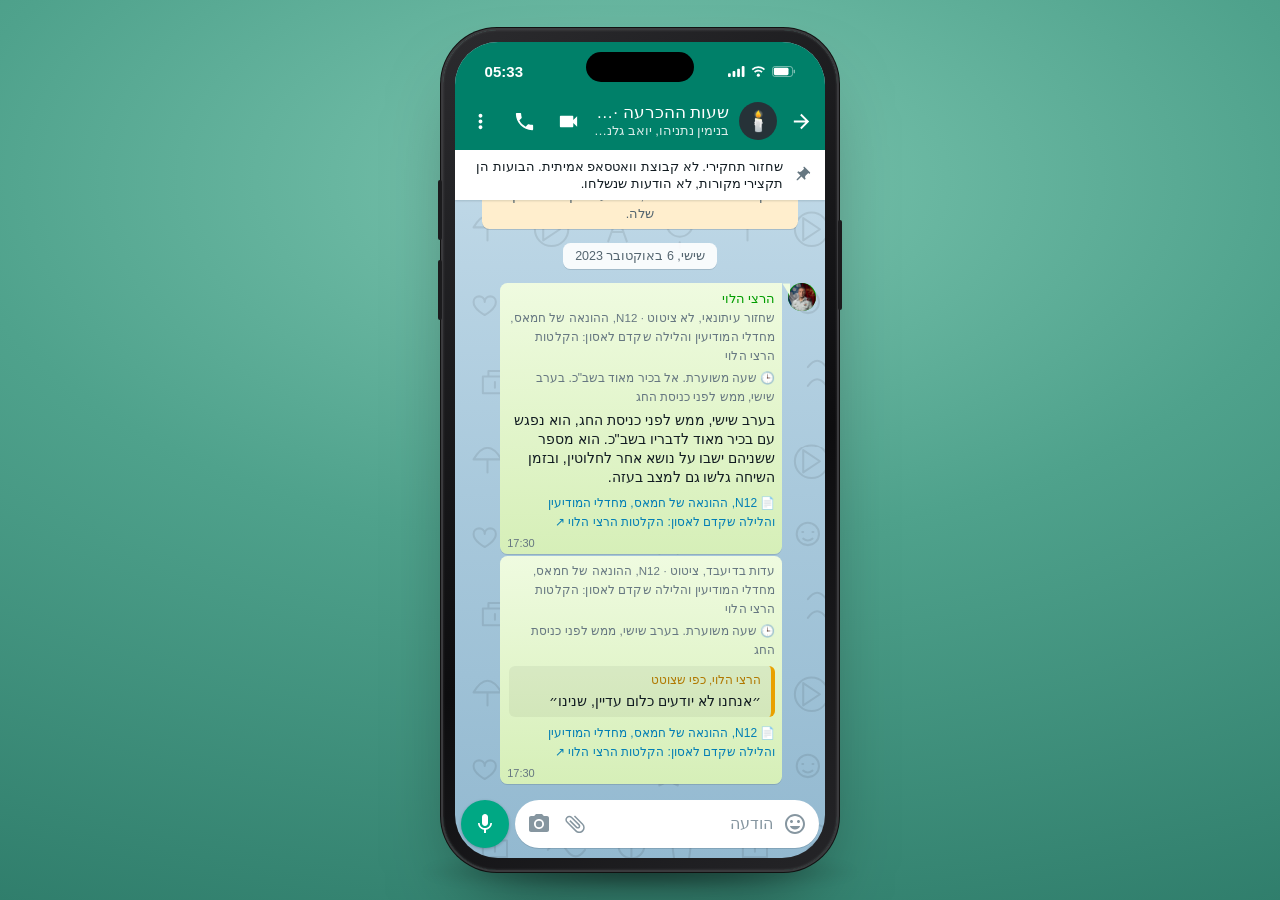
==== index.html @ cb3e61f0 "Initial commit" ====
<!doctype html>
<html lang="he" dir="rtl">
<head>
<meta charset="utf-8">
<meta name="viewport" content="width=device-width, initial-scale=1, viewport-fit=cover, interactive-widget=resizes-content">
<meta name="theme-color" content="#008069">
<title>קבוצת וואטסאפ</title>
<script>document.write('<link rel="stylesheet" href="style.css?' + Date.now() + '">')</script>
</head>
<body>
<div class="stage">
  <div class="phone">
    <div class="island"></div>
    <div class="screen">
      <div class="statusbar">
        <span class="sb-time" id="sbTime">9:41</span>
        <span class="sb-icons">
          <svg viewBox="0 0 18 12"><rect x="0" y="8" width="3" height="4" rx="1"/><rect x="5" y="5.5" width="3" height="6.5" rx="1"/><rect x="10" y="3" width="3" height="9" rx="1"/><rect x="15" y="0" width="3" height="12" rx="1"/></svg>
          <svg viewBox="0 0 16 12"><path d="M8 2.2c2.3 0 4.4.9 6 2.4l1.3-1.4A10.6 10.6 0 0 0 8 .3 10.6 10.6 0 0 0 .7 3.2L2 4.6a8.7 8.7 0 0 1 6-2.4zm0 3.8c1.3 0 2.5.5 3.4 1.3l1.3-1.4A6.7 6.7 0 0 0 8 4.1c-1.8 0-3.5.7-4.7 1.8l1.3 1.4C5.5 6.5 6.7 6 8 6zm0 3.7a1.6 1.6 0 1 0 0 0z"/><circle cx="8" cy="10" r="1.7"/></svg>
          <svg viewBox="0 0 26 12"><rect x=".5" y=".5" width="22" height="11" rx="3" fill="none" stroke="currentColor" opacity=".5"/><rect x="2" y="2" width="16" height="8" rx="1.6"/><rect x="23.6" y="4" width="1.8" height="4" rx=".9" opacity=".5"/></svg>
        </span>
      </div>

      <header class="topbar">
        <button class="icon back" aria-label="חזרה"><svg viewBox="0 0 24 24"><path d="M20 11H7.83l5.59-5.59L12 4l-8 8 8 8 1.41-1.41L7.83 13H20v-2z"/></svg></button>
        <div class="gavatar" id="groupAvatar"></div>
        <div class="gtitle">
          <div class="gname" id="groupName"></div>
          <div class="gsub" id="groupSub"></div>
        </div>
        <button class="icon" aria-label="שיחת וידאו"><svg viewBox="0 0 24 24"><path d="M17 10.5V7c0-.55-.45-1-1-1H4c-.55 0-1 .45-1 1v10c0 .55.45 1 1 1h12c.55 0 1-.45 1-1v-3.5l4 4v-11l-4 4z"/></svg></button>
        <button class="icon" aria-label="שיחה"><svg viewBox="0 0 24 24"><path d="M6.62 10.79c1.44 2.83 3.76 5.14 6.59 6.59l2.2-2.2c.27-.27.67-.36 1.02-.24 1.12.37 2.33.57 3.57.57.55 0 1 .45 1 1V20c0 .55-.45 1-1 1-9.39 0-17-7.61-17-17 0-.55.45-1 1-1h3.5c.55 0 1 .45 1 1 0 1.25.2 2.45.57 3.57.11.35.03.74-.25 1.02l-2.2 2.2z"/></svg></button>
        <button class="icon" id="menuBtn" aria-label="תפריט"><svg viewBox="0 0 24 24"><path d="M12 8c1.1 0 2-.9 2-2s-.9-2-2-2-2 .9-2 2 .9 2 2 2zm0 2c-1.1 0-2 .9-2 2s.9 2 2 2 2-.9 2-2-.9-2-2-2zm0 6c-1.1 0-2 .9-2 2s.9 2 2 2 2-.9 2-2-.9-2-2-2z"/></svg></button>
        <div class="menu" id="menu" hidden>
          <button data-act="theme">החלפת עיצוב</button>
          <button data-act="speed">מהירות: <b id="speedLbl">x1</b></button>
          <button data-act="sound">צלילים: <b id="soundLbl">כבוי</b></button>
          <button data-act="pause">השהיה</button>
          <button data-act="restart">התחלה מחדש</button>
        </div>
      </header>

      <button class="pinned" id="pinned" hidden>
        <svg viewBox="0 0 24 24"><path d="M16 9V4h1c.55 0 1-.45 1-1s-.45-1-1-1H7c-.55 0-1 .45-1 1s.45 1 1 1h1v5c0 1.66-1.34 3-3 3v2h5.97v7l1 1 1-1v-7H19v-2c-1.66 0-3-1.34-3-3z"/></svg>
        <span id="pinnedText"></span>
      </button>

      <main class="chat" id="chat">
        <div class="chat-inner" id="feed"></div>
      </main>

      <button class="down" id="downBtn" hidden aria-label="להודעה האחרונה">
        <span class="badge" id="downBadge"></span>
        <svg viewBox="0 0 24 24"><path d="M7.41 8.59L12 13.17l4.59-4.58L18 10l-6 6-6-6 1.41-1.41z"/></svg>
      </button>

      <footer class="composer">
        <div class="field">
          <button class="icon sm" aria-label="אימוג'י"><svg viewBox="0 0 24 24"><path d="M11.99 2C6.47 2 2 6.48 2 12s4.47 10 9.99 10C17.52 22 22 17.52 22 12S17.52 2 11.99 2zM12 20c-4.42 0-8-3.58-8-8s3.58-8 8-8 8 3.58 8 8-3.58 8-8 8zm3.5-9c.83 0 1.5-.67 1.5-1.5S16.33 8 15.5 8 14 8.67 14 9.5s.67 1.5 1.5 1.5zm-7 0c.83 0 1.5-.67 1.5-1.5S9.33 8 8.5 8 7 8.67 7 9.5 7.67 11 8.5 11zm3.5 6.5c2.33 0 4.31-1.46 5.11-3.5H6.89c.8 2.04 2.78 3.5 5.11 3.5z"/></svg></button>
          <input id="input" type="text" placeholder="הודעה" autocomplete="off" enterkeyhint="send">
          <button class="icon sm attach" aria-label="צירוף"><svg viewBox="0 0 24 24"><path d="M16.5 6v11.5c0 2.21-1.79 4-4 4s-4-1.79-4-4V5c0-1.38 1.12-2.5 2.5-2.5s2.5 1.12 2.5 2.5v10.5c0 .55-.45 1-1 1s-1-.45-1-1V6H10v9.5c0 1.38 1.12 2.5 2.5 2.5s2.5-1.12 2.5-2.5V5c0-2.21-1.79-4-4-4S7 2.79 7 5v12.5c0 3.04 2.46 5.5 5.5 5.5s5.5-2.46 5.5-5.5V6h-1.5z"/></svg></button>
          <button class="icon sm cam" aria-label="מצלמה"><svg viewBox="0 0 24 24"><circle cx="12" cy="12" r="3.2"/><path d="M9 2L7.17 4H4c-1.1 0-2 .9-2 2v12c0 1.1.9 2 2 2h16c1.1 0 2-.9 2-2V6c0-1.1-.9-2-2-2h-3.17L15 2H9zm3 15c-2.76 0-5-2.24-5-5s2.24-5 5-5 5 2.24 5 5-2.24 5-5 5z"/></svg></button>
        </div>
        <button class="fab" id="sendBtn" aria-label="שליחה">
          <svg class="mic" viewBox="0 0 24 24"><path d="M12 14c1.66 0 2.99-1.34 2.99-3L15 5c0-1.66-1.34-3-3-3S9 3.34 9 5v6c0 1.66 1.34 3 3 3zm5.3-3c0 3-2.54 5.1-5.3 5.1S6.7 14 6.7 11H5c0 3.41 2.72 6.23 6 6.72V21h2v-3.28c3.28-.48 6-3.3 6-6.72h-1.7z"/></svg>
          <svg class="send" viewBox="0 0 24 24"><path d="M2.01 21L23 12 2.01 3 2 10l15 2-15 2z"/></svg>
        </button>
      </footer>
      <button class="readonly" id="readonly" hidden></button>

      <div class="sheet" id="sheet" hidden>
        <div class="sheet-card" role="dialog" aria-modal="true">
          <div class="sheet-grip"></div>
          <button class="sheet-close" aria-label="סגירה">✕</button>
          <div class="sheet-body" id="sheetBody"></div>
        </div>
      </div>
    </div>
  </div>
  <div class="floor"></div>
</div>
<script>
  // always load the latest generated content (the static server sends no cache headers)
  var v = Date.now();
  document.write('<script src="content.js?' + v + '"><\/script><script src="app.js?' + v + '"><\/script>');
</script>
</body>
</html>
---- style.css ----
/* ---------- themes ---------- */
:root {
  --font: Roboto, "Segoe UI", -apple-system, BlinkMacSystemFont, "Noto Sans Hebrew", "Arial Hebrew", Helvetica, Arial, sans-serif;
  --stage: radial-gradient(120% 90% at 50% 20%, #7cc6b0 0%, #4fa28c 45%, #2f7d6b 100%);
  --header: #008069;
  --header-2: #0b8f74;
  --header-fg: #fff;
  --chat-bg: linear-gradient(180deg, #c9dfec 0%, #a9c9dc 55%, #93b9d0 100%);
  --doodle-op: .09;
  --in-top: #effbe0;
  --in-bot: #d6efb8;
  --out-top: #ffffff;
  --out-bot: #f1f5f7;
  --text: #111b21;
  --meta: #667781;
  --tick: #53bdeb;
  --chip: #ffffffe6;
  --chip-fg: #54656f;
  --sys: #fff5c4;
  --composer: transparent;
  --field: #fff;
  --icon: #8696a0;
  --fab: #00a884;
  --quote-bg: rgba(0, 0, 0, .05);
  --shadow: 0 1px .5px rgba(11, 20, 26, .13);
}
:root[data-theme="classic"] {
  --stage: linear-gradient(160deg, #d9dbd5 0%, #c9cdc4 100%);
  --chat-bg: #efeae2;
  --doodle-op: .06;
  --in-top: #ffffff;
  --in-bot: #ffffff;
  --out-top: #d9fdd3;
  --out-bot: #d9fdd3;
  --composer: #f0f2f5;
}
:root[data-theme="dark"] {
  --stage: radial-gradient(120% 90% at 50% 20%, #2b3a40 0%, #172126 60%, #0b1014 100%);
  --header: #1f2c34;
  --header-fg: #e9edef;
  --chat-bg: #0b141a;
  --doodle-op: .05;
  --in-top: #202c33;
  --in-bot: #202c33;
  --out-top: #005c4b;
  --out-bot: #005c4b;
  --text: #e9edef;
  --meta: #8696a0;
  --chip: #182229;
  --chip-fg: #8696a0;
  --sys: #182229;
  --composer: #0b141a;
  --field: #1f2c34;
  --quote-bg: rgba(255, 255, 255, .06);
  --shadow: 0 1px .5px rgba(0, 0, 0, .3);
}

* { box-sizing: border-box; }
html, body { margin: 0; height: 100%; }
body {
  font-family: var(--font);
  background: var(--stage);
  color: var(--text);
  -webkit-font-smoothing: antialiased;
  overflow: hidden;
}
button { font: inherit; color: inherit; background: none; border: 0; padding: 0; cursor: pointer; }
svg { display: block; fill: currentColor; }

/* ---------- stage + phone mockup (desktop / tablet) ---------- */
.stage {
  height: 100dvh;
  display: grid;
  place-items: center;
  position: relative;
  padding: 24px 16px;
}
.phone {
  position: relative;
  width: min(400px, calc((100dvh - 60px) * 0.47));
  height: min(860px, calc(100dvh - 60px));
  border-radius: 54px;
  padding: 12px;
  background: linear-gradient(145deg, #2b2b2e, #0d0d0f 60%, #252528);
  box-shadow:
    0 0 0 2px #3a3a3d,
    0 0 0 3px #111,
    0 40px 80px -30px rgba(0, 0, 0, .55),
    inset 0 0 3px rgba(255, 255, 255, .15);
  z-index: 1;
}
.phone::before, .phone::after { /* side buttons */
  content: ""; position: absolute; width: 4px; border-radius: 2px; background: #1b1b1d;
}
.phone::before { left: -5px; top: 150px; height: 60px; box-shadow: 0 80px 0 #1b1b1d; }
.phone::after { right: -5px; top: 190px; height: 90px; }
.island {
  position: absolute; top: 22px; left: 50%; transform: translateX(-50%);
  width: 108px; height: 30px; border-radius: 20px; background: #000; z-index: 20;
}
.floor {
  position: absolute; bottom: max(8px, calc(50dvh - min(430px, calc(50dvh - 30px)) - 34px));
  width: 440px; max-width: 80vw; height: 40px; border-radius: 50%;
  background: radial-gradient(closest-side, rgba(0, 0, 0, .35), transparent);
  filter: blur(4px);
}
.screen {
  position: relative;
  width: 100%; height: 100%;
  border-radius: 43px;
  overflow: hidden;
  display: flex; flex-direction: column;
  background: var(--chat-bg);
  isolation: isolate;
}

/* ---------- status bar ---------- */
.statusbar {
  height: 50px; flex: none;
  display: flex; align-items: center; justify-content: space-between;
  padding: 8px 30px 0;
  background: var(--header);
  color: var(--header-fg);
  font-size: 15px; font-weight: 600;
  direction: ltr;
}
.sb-icons { display: flex; gap: 6px; align-items: center; }
.sb-icons svg { height: 11px; width: auto; }

/* ---------- header ---------- */
.topbar {
  position: relative;
  flex: none;
  height: 58px;
  display: flex; align-items: center; gap: 4px;
  padding: 0 4px 0 6px;
  background: var(--header);
  color: var(--header-fg);
  z-index: 5;
}
.icon { width: 40px; height: 40px; display: grid; place-items: center; border-radius: 50%; }
.icon svg { width: 23px; height: 23px; }
.icon:active { background: rgba(255, 255, 255, .12); }
.topbar .back svg { transform: scaleX(-1); }
.gavatar {
  width: 38px; height: 38px; border-radius: 50%; flex: none;
  display: grid; place-items: center; font-size: 20px;
  background: #dfe5e7; color: #fff; overflow: hidden;
}
.gtitle { flex: 1; min-width: 0; padding-inline-start: 6px; line-height: 1.2; }
.gname { font-size: 17px; font-weight: 500; white-space: nowrap; overflow: hidden; text-overflow: ellipsis; }
.gsub {
  font-size: 13px; opacity: .85; white-space: nowrap; overflow: hidden; text-overflow: ellipsis;
  transition: opacity .2s;
}
.gsub.live { opacity: 1; }

.menu {
  position: absolute; top: 6px; left: 6px;
  background: #fff; color: #3b4a54; border-radius: 6px; padding: 8px 0; min-width: 190px;
  box-shadow: 0 2px 5px rgba(11, 20, 26, .26), 0 2px 10px rgba(11, 20, 26, .16);
  z-index: 30;
}
.menu button { display: block; width: 100%; text-align: start; padding: 12px 22px; font-size: 15px; }
.menu button:hover { background: #f5f6f6; }

/* ---------- chat ---------- */
.chat {
  position: relative;
  flex: 1; min-height: 0;
  overflow-y: auto; overflow-x: hidden;
  overscroll-behavior: contain;
  scrollbar-width: thin;
}
.screen::before { /* doodle wallpaper */
  content: ""; position: absolute; inset: 0; z-index: -1; pointer-events: none;
  background-image: var(--doodle);
  background-size: 260px;
  opacity: var(--doodle-op);
}
:root[data-theme="dark"] .screen::before { filter: invert(1); }
.chat-inner { padding: 8px 0 10px; display: flex; flex-direction: column; }

.chip {
  align-self: center;
  margin: 8px 0 6px;
  padding: 5px 12px 6px;
  border-radius: 7.5px;
  background: var(--chip);
  color: var(--chip-fg);
  font-size: 12.5px;
  box-shadow: var(--shadow);
  text-align: center;
  max-width: 85%;
}
.chip.date { text-transform: uppercase; }
.chip.sys { background: var(--sys); color: #54656f; line-height: 1.4; }
:root[data-theme="dark"] .chip.sys { color: #ffd279; }
.chip.lock { background: #ffeecd; color: #54656f; line-height: 1.45; font-size: 12.5px; }
:root[data-theme="dark"] .chip.lock { background: #182229; color: #ffd279; }
.chip.lock svg { display: inline-block; width: 11px; height: 11px; vertical-align: -1px; margin-inline-end: 3px; }

.row {
  display: flex; align-items: flex-start;
  padding: 0 9px;
  margin-top: 2px;
  animation: pop .22s ease-out;
}
.row.first { margin-top: 8px; }
.row.out { justify-content: flex-end; }
.row.in { justify-content: flex-start; }
.av {
  width: 28px; height: 28px; border-radius: 50%; flex: none;
  margin-inline-end: 6px;
  display: grid; place-items: center;
  font-size: 12px; font-weight: 600; color: #fff;
  visibility: hidden;
}
.row.first .av { visibility: visible; }
@keyframes pop { from { opacity: 0; transform: translateY(8px) scale(.98); } to { opacity: 1; transform: none; } }

.bubble {
  position: relative;
  max-width: min(80%, 460px);
  padding: 6px 7px 8px 9px;
  border-radius: 7.5px;
  font-size: 14.2px; line-height: 19px;
  box-shadow: var(--shadow);
  word-wrap: break-word; overflow-wrap: anywhere;
  white-space: pre-wrap;
}
.in .bubble { background: linear-gradient(180deg, var(--in-top), var(--in-bot)); }
.out .bubble { background: linear-gradient(180deg, var(--out-top), var(--out-bot)); }
.row.first .bubble::before { /* tail */
  content: ""; position: absolute; top: 0; width: 8px; height: 13px;
}
.row.in.first .bubble { border-start-start-radius: 0; }
.row.out.first .bubble { border-start-end-radius: 0; }
.row.in.first .bubble::before {
  inset-inline-start: -8px; background: var(--in-top);
  clip-path: polygon(0 0, 100% 0, 100% 100%);
}
.row.out.first .bubble::before {
  inset-inline-end: -8px; background: var(--out-top);
  clip-path: polygon(0 0, 100% 0, 0 100%);
}
.sender { font-size: 12.8px; font-weight: 500; line-height: 20px; display: flex; gap: 8px; justify-content: space-between; }
.sender .ph { color: var(--meta); font-weight: 400; font-size: 12px; direction: ltr; }
.spacer { display: inline-block; width: 64px; height: 1px; }
.out .spacer { width: 80px; }
.edited .spacer { width: 104px; }
.out.edited .spacer, .edited.out .spacer { width: 120px; }
.meta {
  position: absolute; bottom: 3px; inset-inline-end: 7px;
  display: flex; align-items: center; gap: 3px;
  font-size: 11px; color: var(--meta); line-height: 15px; white-space: nowrap;
}
.meta .ed { font-style: normal; }
.tick { width: 16px; height: 11px; color: var(--meta); }
.tick.read { color: var(--tick); }
.tick.pending { width: 12px; height: 12px; }

.body a { color: #027eb5; text-decoration: none; }

/* big emoji (no bubble) */
.bubble.jumbo { background: none !important; box-shadow: none; padding: 0 2px 16px; font-size: 44px; line-height: 52px; }
.bubble.jumbo::before { display: none; }
.bubble.jumbo .spacer { display: none; }
.bubble.jumbo .meta { background: var(--chip); padding: 1px 6px; border-radius: 10px; bottom: 0; }
.bubble.jumbo .sender { font-size: 12.8px; line-height: 20px; }

/* quoted reply */
.quote {
  display: block;
  margin: 2px -2px 5px -4px;
  padding: 5px 9px 6px 10px;
  border-radius: 6px;
  background: var(--quote-bg);
  border-inline-start: 4px solid var(--qc, #06cf9c);
  font-size: 13px; line-height: 18px;
  cursor: pointer;
  white-space: normal;
}
.quote .qn { font-weight: 500; color: var(--qc, #06cf9c); font-size: 12.8px; }
.quote .qt { color: var(--meta); display: -webkit-box; -webkit-line-clamp: 2; -webkit-box-orient: vertical; overflow: hidden; }

/* deleted */
.deleted .body { color: var(--meta); font-style: italic; }
.deleted .body svg { display: inline-block; width: 14px; height: 14px; vertical-align: -2px; margin-inline-end: 4px; }

/* image */
.bubble.img { padding: 3px; }
.bubble.img .sender { padding: 2px 6px 0; }
.bubble.img img {
  display: block; width: 100%; max-width: 260px; min-width: 200px;
  aspect-ratio: 4 / 3; object-fit: cover; border-radius: 6px; background: #cfd8dc;
}
.bubble.img .cap { padding: 6px 6px 4px; }
.bubble.img.nocap .meta {
  color: #fff; bottom: 7px; inset-inline-end: 9px;
  text-shadow: 0 1px 1px rgba(0, 0, 0, .4);
}
.bubble.img.nocap::after {
  content: ""; position: absolute; inset: auto 3px 3px 3px; height: 28px; border-radius: 0 0 6px 6px;
  background: linear-gradient(transparent, rgba(0, 0, 0, .35));
}
.bubble.img.nocap .meta { z-index: 1; }
.bubble.img.nocap .tick { color: #fff; }
.bubble.img.nocap .tick.read { color: var(--tick); }

/* voice note */
.bubble.vn { width: min(300px, 82%); }
.voice { display: flex; align-items: center; gap: 8px; width: 100%; padding: 2px 0 12px; }
.voice .vav { width: 44px; height: 44px; border-radius: 50%; flex: none; position: relative; display: grid; place-items: center; color: #fff; font-weight: 600; }
.voice .vav i { position: absolute; bottom: -2px; inset-inline-start: -4px; width: 18px; height: 18px; color: #34b7f1; }
.voice .vav i svg { width: 18px; height: 18px; }
.voice .play { width: 28px; height: 28px; color: #8696a0; flex: none; display: grid; place-items: center; }
.voice .play svg { width: 28px; height: 28px; }
.voice .wave { flex: 1; height: 28px; display: flex; align-items: center; gap: 2px; direction: ltr; position: relative; flex-direction: row-reverse; touch-action: none; cursor: pointer; }
.voice .wave b { flex: 1; background: #b8c3ca; border-radius: 2px; min-height: 3px; }
.voice .wave b.on { background: #34b7f1; }
.voice .dur { position: absolute; bottom: 3px; inset-inline-start: 62px; font-size: 11px; color: var(--meta); }

/* poll */
.poll { width: 260px; max-width: 64vw; padding-bottom: 14px; }
.poll .q { font-weight: 600; font-size: 15px; margin: 2px 0 2px; }
.poll .hint { color: var(--meta); font-size: 12.5px; margin-bottom: 8px; display: flex; align-items: center; gap: 4px; }
.poll .opt { margin: 10px 0 12px; }
.poll .ol { display: flex; align-items: center; gap: 10px; font-size: 14.2px; }
.poll .rd { width: 20px; height: 20px; border-radius: 50%; border: 2px solid #aebac1; flex: none; display: grid; place-items: center; }
.poll .opt.mine .rd { border-color: var(--fab); background: var(--fab); }
.poll .opt.mine .rd::after { content: ""; width: 9px; height: 5px; border: 2px solid #fff; border-top: 0; border-inline-end: 0; transform: rotate(-45deg) translate(1px, -1px); }
.poll .ot { flex: 1; }
.poll .oc { color: var(--meta); font-size: 13px; min-width: 14px; text-align: center; }
.poll .bar { height: 6px; border-radius: 3px; background: rgba(0, 0, 0, .08); margin: 7px 30px 0 0; overflow: hidden; }
.poll .bar i { display: block; height: 100%; width: 0; background: var(--fab); border-radius: 3px; transition: width .5s ease; }
.poll .view { border-top: 1px solid rgba(0, 0, 0, .08); margin: 6px -7px -2px -9px; padding: 10px 0 0; text-align: center; color: #008069; font-size: 14.2px; font-weight: 500; }
.poll .opt { cursor: pointer; }

/* reactions */
.reacts {
  position: absolute; bottom: -18px; inset-inline-start: 8px;
  display: flex; align-items: center; gap: 1px;
  padding: 1px 5px; border-radius: 12px; height: 24px;
  background: var(--field); box-shadow: 0 1px 3px rgba(11, 20, 26, .2);
  font-size: 13.5px; line-height: 1;
  animation: pop .25s ease-out;
  z-index: 2;
}
.reacts .rc { font-size: 12px; color: var(--meta); padding-inline-start: 3px; }
.row.has-react { margin-bottom: 18px; }

/* typing bubble */
.typing .bubble { padding: 12px 14px 12px; min-width: 64px; }
.dots { display: flex; gap: 4px; }
.dots i { width: 7px; height: 7px; border-radius: 50%; background: #8696a0; animation: blink 1.3s infinite; }
.dots i:nth-child(2) { animation-delay: .18s; }
.dots i:nth-child(3) { animation-delay: .36s; }
@keyframes blink { 0%, 60%, 100% { opacity: .35; transform: translateY(0); } 30% { opacity: 1; transform: translateY(-3px); } }
.typing .sender { margin-bottom: 4px; }

.flash .bubble { animation: flash 1.2s ease; }
@keyframes flash { 0%, 100% { filter: none; } 30% { filter: brightness(.82); } }

/* scroll-down button */
.down[hidden], .menu[hidden] { display: none; }
.down {
  position: absolute; bottom: 74px; left: 14px; z-index: 6;
  width: 42px; height: 42px; border-radius: 50%;
  background: var(--field); color: var(--icon);
  display: grid; place-items: center;
  box-shadow: 0 1px 3px rgba(11, 20, 26, .3);
}
.down svg { width: 26px; height: 26px; }
.down .badge {
  position: absolute; top: -8px; right: -2px;
  min-width: 20px; height: 20px; padding: 0 5px; border-radius: 10px;
  background: #25d366; color: #fff; font-size: 11.5px; font-weight: 600;
  display: grid; place-items: center;
}
.down .badge:empty { display: none; }

/* ---------- composer ---------- */
.composer {
  flex: none;
  display: flex; align-items: flex-end; gap: 6px;
  padding: 6px 6px 10px;
  background: var(--composer);
}
.field {
  flex: 1; min-width: 0;
  display: flex; align-items: center;
  min-height: 48px; border-radius: 24px;
  background: var(--field);
  padding: 0 6px;
  box-shadow: 0 1px .5px rgba(11, 20, 26, .13);
}
.field .icon { color: var(--icon); width: 36px; height: 36px; flex: none; }
.field .icon svg { width: 24px; height: 24px; }
.field .attach svg { transform: rotate(-45deg); }
.field input {
  flex: 1; min-width: 0; border: 0; outline: 0; background: transparent;
  font: inherit; font-size: 16px; color: var(--text); padding: 12px 4px;
}
.field input::placeholder { color: #8696a0; }
.fab {
  width: 48px; height: 48px; border-radius: 50%; flex: none;
  background: var(--fab); color: #fff;
  display: grid; place-items: center;
  box-shadow: 0 1px 3px rgba(11, 20, 26, .25);
}
.fab svg { width: 24px; height: 24px; grid-area: 1 / 1; transition: transform .15s, opacity .15s; }
.fab .send { transform: scale(.4) scaleX(-1); opacity: 0; }
.fab.has .send { transform: scaleX(-1); opacity: 1; }
.fab.has .mic { transform: scale(.4); opacity: 0; }
.composer.typing-on .cam { display: none; }

/* ---------- mobile: become the real app, full screen ---------- */
@media (max-width: 560px), (max-height: 560px) {
  body { background: var(--header); }
  .stage { padding: 0; display: block; }
  .phone { width: 100%; height: 100dvh; border-radius: 0; padding: 0; background: none; box-shadow: none; }
  .phone::before, .phone::after, .island, .floor { display: none; }
  .screen { border-radius: 0; }
  .statusbar { display: none; }
  .topbar { padding-top: env(safe-area-inset-top); height: calc(58px + env(safe-area-inset-top)); }
  .composer { padding-bottom: max(8px, env(safe-area-inset-bottom)); }
}
/* option: ?frame=0 hides the mockup on any screen */
:root.noframe body { background: var(--header); }
:root.noframe .stage { padding: 0; display: block; }
:root.noframe .phone { width: 100%; height: 100dvh; border-radius: 0; padding: 0; background: none; box-shadow: none; }
:root.noframe .phone::before, :root.noframe .phone::after, :root.noframe .island, :root.noframe .floor, :root.noframe .statusbar { display: none; }
:root.noframe .screen { border-radius: 0; }
:root.noframe .chat-inner { max-width: 980px; margin: 0 auto; width: 100%; }

@media (prefers-reduced-motion: reduce) {
  .row, .reacts { animation: none; }
}

/* ---------- archive content: rich bubbles, pinned bar, sheet ---------- */
.av img, .vav img, .gavatar img { width: 100%; height: 100%; object-fit: cover; border-radius: 50%; display: block; }
.av { overflow: hidden; }
.bubble.rich { cursor: pointer; padding-bottom: 22px; min-width: 200px; }
.kind { font-size: 11.5px; color: var(--meta); margin: 0 0 3px; letter-spacing: .1px; }
.tnote { font-size: 12px; color: var(--meta); margin: 0 0 4px; }
.decision { margin-top: 6px; padding-top: 5px; border-top: 1px dashed rgba(0, 0, 0, .12); font-size: 13.5px; line-height: 18px; }
.decision b { font-weight: 600; }
.qnote { font-size: 11.5px; color: var(--meta); margin-top: 8px; }
.pq {
  margin: 6px 0 2px; padding: 5px 10px 6px; border-radius: 6px;
  background: var(--quote-bg); border-inline-start: 4px solid #e9a100;
  font-size: 14px; line-height: 19px; white-space: normal;
}
.pq span { display: block; font-size: 11.5px; color: #b07800; font-weight: 500; margin-bottom: 2px; }
.srcs { display: flex; flex-wrap: wrap; gap: 4px 10px; margin-top: 7px; font-size: 12px; white-space: normal; }
.srcs a { color: #027eb5; text-decoration: none; }
.srcs a:hover { text-decoration: underline; }
.srcs .more { color: var(--meta); }
:root[data-theme="dark"] .srcs a { color: #53bdeb; }
:root[data-theme="dark"] .decision { border-color: rgba(255, 255, 255, .12); }

.pinned {
  flex: none; display: flex; align-items: center; gap: 10px;
  width: 100%; padding: 8px 14px; text-align: start;
  background: var(--field); color: var(--text);
  font-size: 13px; line-height: 17px;
  box-shadow: 0 1px 2px rgba(11, 20, 26, .15);
  z-index: 4;
}
.pinned[hidden], .readonly[hidden], .sheet[hidden], .composer[hidden] { display: none; }
.pinned svg { width: 18px; height: 18px; color: var(--meta); flex: none; transform: rotate(45deg); }
.pinned span { display: -webkit-box; -webkit-line-clamp: 2; -webkit-box-orient: vertical; overflow: hidden; }

.readonly {
  flex: none; width: 100%;
  padding: 14px 16px calc(14px + env(safe-area-inset-bottom));
  background: var(--field); color: var(--meta);
  font-size: 13.5px; text-align: center;
  box-shadow: 0 -1px 2px rgba(11, 20, 26, .08);
}

.sheet {
  position: absolute; inset: 0; z-index: 40;
  background: rgba(11, 20, 26, .45);
  display: flex; align-items: flex-end;
  animation: fade .2s ease;
}
@keyframes fade { from { opacity: 0; } }
.sheet-card {
  position: relative; width: 100%; max-height: 82%;
  background: var(--field); color: var(--text);
  border-radius: 18px 18px 0 0;
  display: flex; flex-direction: column;
  animation: rise .25s ease-out;
}
@keyframes rise { from { transform: translateY(40px); opacity: .4; } }
.sheet-grip { width: 38px; height: 4px; border-radius: 2px; background: #c9d1d6; margin: 8px auto 0; flex: none; }
.sheet-close { position: absolute; top: 10px; left: 12px; width: 32px; height: 32px; border-radius: 50%; color: var(--meta); font-size: 16px; }
.sheet-body { overflow-y: auto; padding: 8px 18px calc(18px + env(safe-area-inset-bottom)); font-size: 14px; line-height: 1.55; }
.sheet-body h3 { font-size: 16px; margin: 12px 0 6px; }
.sheet-body h4 { font-size: 13px; color: var(--meta); font-weight: 600; margin: 14px 0 6px; }
.sheet-body p { margin: 0 0 10px; }
.sh-head { display: flex; align-items: center; gap: 10px; margin: 6px 0 10px; padding-inline-end: 34px; }
.sh-head small { display: block; color: var(--meta); font-size: 12px; }
.sh-av { width: 44px; height: 44px; visibility: visible; margin: 0; font-size: 15px; }
.sheet-body dl { margin: 0; }
.kv { padding: 7px 0; border-bottom: 1px solid rgba(0, 0, 0, .06); }
.kv dt { font-size: 12px; color: var(--meta); }
.kv dd { margin: 1px 0 0; }
.caveat { margin-top: 12px; padding: 10px 12px; border-radius: 8px; background: #fff5c4; color: #54410a; }
:root[data-theme="dark"] .caveat { background: #3a3218; color: #ffd279; }
.caveat p { margin: 4px 0 0; }
.srclist, .credits { list-style: none; margin: 0; padding: 0; }
.srclist li, .credits li { padding: 6px 0; border-bottom: 1px solid rgba(0, 0, 0, .06); }
.srclist a, .credits a { color: #027eb5; text-decoration: none; }
.srclist small { display: block; color: var(--meta); font-size: 11.5px; direction: ltr; text-align: right; }
.credits { font-size: 12.5px; }

.memorial { font-size: 12px; color: #6b4f00; font-weight: 500; margin: 0 0 4px; }
:root[data-theme="dark"] .memorial { color: #ffd279; }

/* real published messages (Nova): plain white bubble, message text first */
.in .bubble.real { background: linear-gradient(180deg, #ffffff, #f7f9fa); }
.row.in.first .bubble.real::before { background: #ffffff; }
.bubble.real .body { font-size: 15.5px; line-height: 21px; display: block; margin: 2px 0; }
:root[data-theme="dark"] .in .bubble.real { background: #2a3942; }
:root[data-theme="dark"] .row.in.first .bubble.real::before { background: #2a3942; }

/* voice note with transcript (recordings) */
.bubble.vn.rich { width: min(330px, 86%); }
.bubble.vn .voice { padding-bottom: 4px; }
.bubble.vn .dur { position: static; display: block; margin: -2px 62px 4px 0; }
.vt { border-top: 1px dashed rgba(0, 0, 0, .12); padding-top: 6px; margin-top: 2px; }
.vtt { font-size: 14px; line-height: 19px; }
.vtt::before { content: "תמלול: "; color: var(--meta); font-size: 12px; }

/* seekable waveform knob, like a real voice message */
.voice .wave .knob {
  position: absolute; top: 50%; right: -6px; width: 13px; height: 13px; margin-top: -6.5px;
  border-radius: 50%; background: #34b7f1; box-shadow: 0 1px 2px rgba(0, 0, 0, .25);
  pointer-events: none; transition: transform .1s;
}
.bubble.seeking .knob { transform: scale(1.35); }
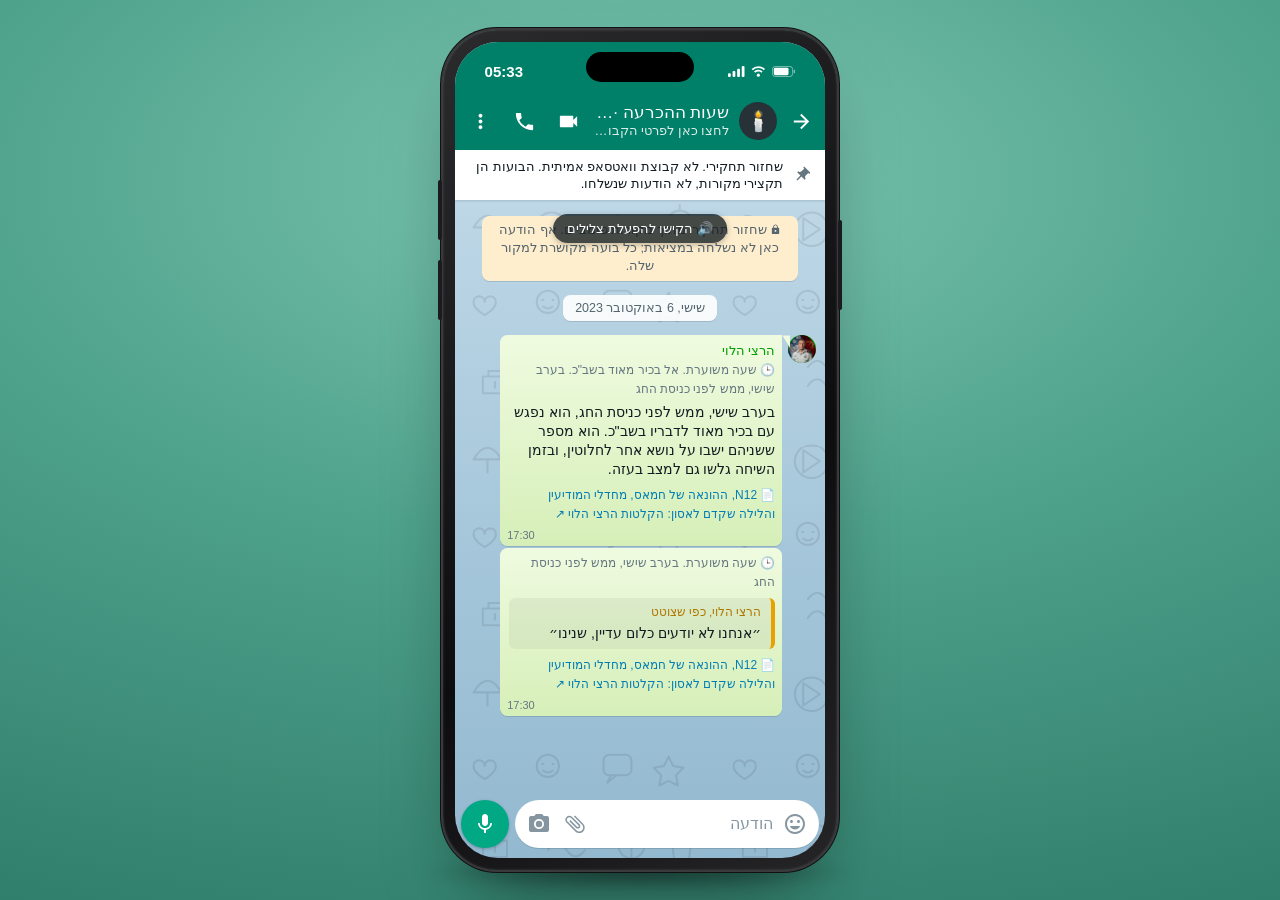
==== commit 2d4cb4d6: "All published messages of the besieged residents, jump to hour" ====
--- a/index.html
+++ b/index.html
@@ -36,6 +36,7 @@
           <button data-act="speed">מהירות: <b id="speedLbl">x1</b></button>
           <button data-act="sound">צלילים: <b id="soundLbl">כבוי</b></button>
           <button data-act="pause">השהיה</button>
+          <button data-act="jump">קפיצה לשעה</button>
           <button data-act="restart">התחלה מחדש</button>
         </div>
       </header>
--- a/style.css
+++ b/style.css
@@ -147,7 +147,7 @@
   display: grid; place-items: center; font-size: 20px;
   background: #dfe5e7; color: #fff; overflow: hidden;
 }
-.gtitle { flex: 1; min-width: 0; padding-inline-start: 6px; line-height: 1.2; }
+.gtitle { flex: 1; min-width: 0; padding-inline-start: 6px; line-height: 1.2; cursor: pointer; }
 .gname { font-size: 17px; font-weight: 500; white-space: nowrap; overflow: hidden; text-overflow: ellipsis; }
 .gsub {
   font-size: 13px; opacity: .85; white-space: nowrap; overflow: hidden; text-overflow: ellipsis;
@@ -542,3 +542,33 @@
   pointer-events: none; transition: transform .1s;
 }
 .bubble.seeking .knob { transform: scale(1.35); }
+
+/* plain (drama) mode: bubbles look like a real group; tap opens the details */
+.bubble.tap { cursor: pointer; }
+:root.plain .vtt::before { content: none; }
+:root.plain .vt { border-top: 0; padding-top: 0; }
+
+/* time jump in the dramatized version */
+.chip.skip { background: rgba(17, 27, 33, .55); color: #fff; font-size: 12px; letter-spacing: .5px; padding: 3px 10px 4px; direction: ltr; }
+
+/* video message */
+.bubble.vid .vbox { position: relative; border-radius: 6px; overflow: hidden; background: #000; cursor: pointer; }
+.bubble.vid video { display: block; width: 100%; max-width: 280px; min-width: 210px; aspect-ratio: 9 / 16; max-height: 360px; object-fit: cover; background: #111; }
+.bubble.vid .vplay { position: absolute; top: 50%; left: 50%; width: 52px; height: 52px; margin: -26px 0 0 -26px; border-radius: 50%; background: rgba(0, 0, 0, .45); color: #fff; display: grid; place-items: center; pointer-events: none; }
+.bubble.vid .vplay svg { width: 30px; height: 30px; }
+.bubble.vid .vdur { position: absolute; bottom: 6px; inset-inline-start: 8px; color: #fff; font-size: 11.5px; text-shadow: 0 1px 2px rgba(0, 0, 0, .6); pointer-events: none; }
+.bubble.vid .vbox.on .vplay, .bubble.vid .vbox.on .vdur { display: none; }
+
+/* sound unlock hint (browsers need one tap before playing sound) */
+.sndhint {
+  position: absolute; top: 172px; left: 50%; transform: translateX(-50%); z-index: 7;
+  padding: 7px 14px; border-radius: 16px; font-size: 13px;
+  background: rgba(17, 27, 33, .78); color: #fff; box-shadow: 0 2px 6px rgba(0, 0, 0, .25);
+  white-space: nowrap;
+}
+@media (max-width: 560px), (max-height: 560px) { .sndhint { top: calc(124px + env(safe-area-inset-top)); } }
+
+/* jump to hour */
+.hours { display: grid; grid-template-columns: repeat(auto-fill, minmax(72px, 1fr)); gap: 8px; margin: 8px 0 4px; }
+.hours button { padding: 10px 0; border-radius: 10px; background: var(--quote-bg); font-size: 15px; font-weight: 500; direction: ltr; }
+.hours button:hover { background: rgba(0, 168, 132, .15); }
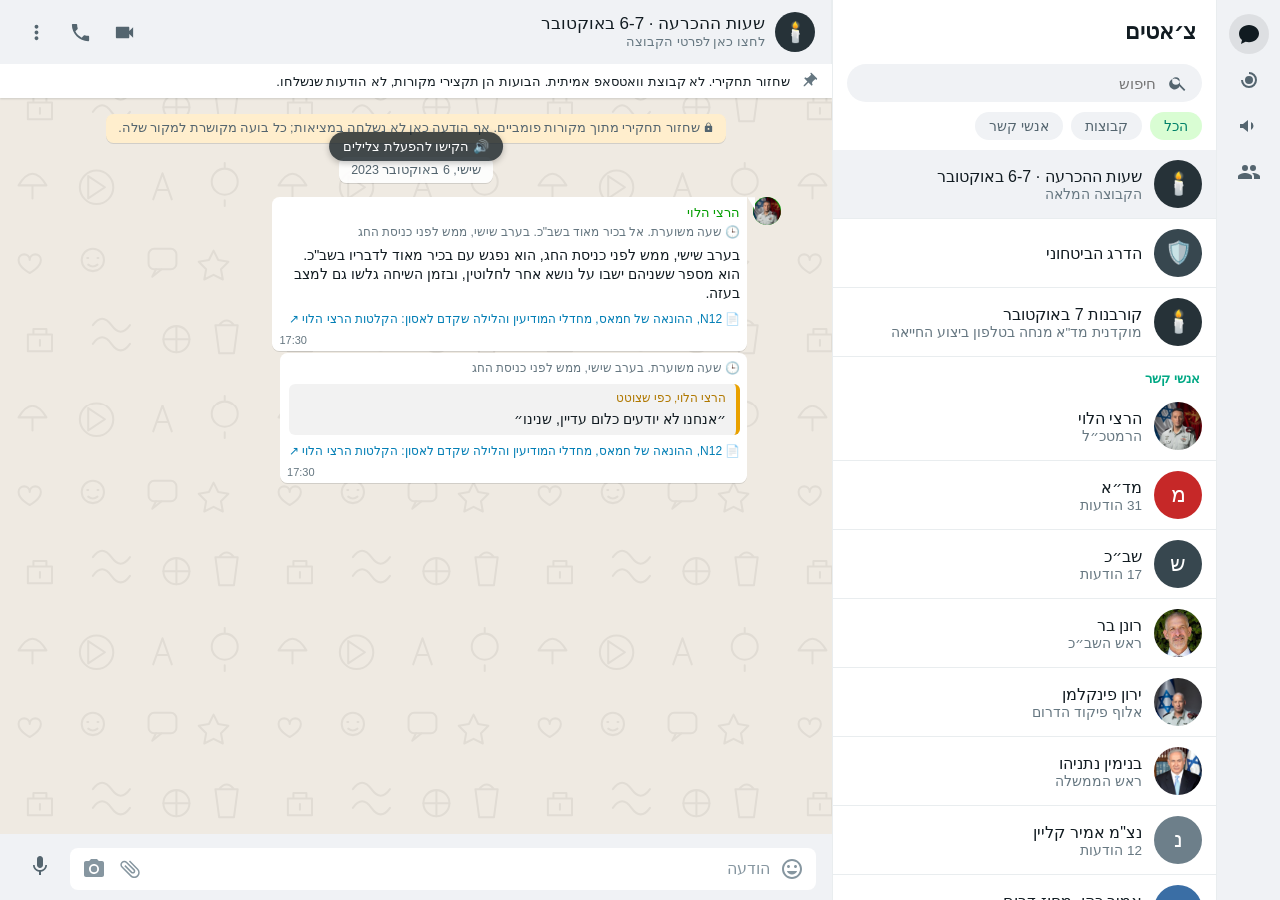
==== commit 20e77bb6: "Responsive: WhatsApp Desktop layout on computers, WhatsApp mobile on phones" ====
--- a/index.html
+++ b/index.html
@@ -10,6 +10,18 @@
 <body>
 <div class="stage">
   <div class="phone">
+    <nav class="rail" aria-label="ניווט">
+      <span class="rail-i on" title="צ׳אטים"><svg viewBox="0 0 24 24"><path d="M12 3C6.5 3 2 6.9 2 11.7c0 2.4 1.1 4.6 3 6.2L4 22l4.5-2.2c1.1.3 2.3.5 3.5.5 5.5 0 10-3.9 10-8.7S17.5 3 12 3z"/></svg></span>
+      <span class="rail-i" title="סטטוס"><svg viewBox="0 0 24 24"><path d="M12 4a8 8 0 1 1-8 8h2a6 6 0 1 0 6-6V4zm0 4a4 4 0 1 1 0 8 4 4 0 0 1 0-8z"/></svg></span>
+      <span class="rail-i" title="ערוצים"><svg viewBox="0 0 24 24"><path d="M3 10v4h3l5 4V6L6 10H3zm13.5 2A4.5 4.5 0 0 0 14 8v8a4.5 4.5 0 0 0 2.5-4z"/></svg></span>
+      <span class="rail-i" title="קהילות"><svg viewBox="0 0 24 24"><path d="M16 11a3 3 0 1 0-3-3 3 3 0 0 0 3 3zm-8 0a3 3 0 1 0-3-3 3 3 0 0 0 3 3zm0 2c-2.3 0-7 1.2-7 3.5V19h14v-2.5C15 14.2 10.3 13 8 13zm8 0c-.3 0-.6 0-1 .1 1.2.8 2 2 2 3.4V19h6v-2.5c0-2.3-4.7-3.5-7-3.5z"/></svg></span>
+    </nav>
+    <aside class="side" aria-label="צ׳אטים">
+      <header class="side-head"><b>צ׳אטים</b></header>
+      <div class="side-search"><svg viewBox="0 0 24 24"><path d="M15.5 14h-.8l-.3-.3A6.5 6.5 0 1 0 14 15.5l.3.3v.8l5 5 1.5-1.5-5-5zm-6 0a4.5 4.5 0 1 1 0-9 4.5 4.5 0 0 1 0 9z"/></svg><input id="sideSearch" type="search" placeholder="חיפוש" autocomplete="off"></div>
+      <div class="side-filters"><button data-f="all" class="on">הכל</button><button data-f="groups">קבוצות</button><button data-f="contacts">אנשי קשר</button></div>
+      <div class="side-list" id="sideList"></div>
+    </aside>
     <div class="island"></div>
     <div class="screen">
       <div class="statusbar">
--- a/style.css
+++ b/style.css
@@ -416,7 +416,7 @@
 .composer.typing-on .cam { display: none; }
 
 /* ---------- mobile: become the real app, full screen ---------- */
-@media (max-width: 560px), (max-height: 560px) {
+@media (max-width: 899px), (max-height: 560px) {
   body { background: var(--header); }
   .stage { padding: 0; display: block; }
   .phone { width: 100%; height: 100dvh; border-radius: 0; padding: 0; background: none; box-shadow: none; }
@@ -566,9 +566,87 @@
   background: rgba(17, 27, 33, .78); color: #fff; box-shadow: 0 2px 6px rgba(0, 0, 0, .25);
   white-space: nowrap;
 }
-@media (max-width: 560px), (max-height: 560px) { .sndhint { top: calc(124px + env(safe-area-inset-top)); } }
+@media (max-width: 899px), (max-height: 560px) { .sndhint { top: calc(124px + env(safe-area-inset-top)); } }
 
 /* jump to hour */
 .hours { display: grid; grid-template-columns: repeat(auto-fill, minmax(72px, 1fr)); gap: 8px; margin: 8px 0 4px; }
 .hours button { padding: 10px 0; border-radius: 10px; background: var(--quote-bg); font-size: 15px; font-weight: 500; direction: ltr; }
 .hours button:hover { background: rgba(0, 168, 132, .15); }
+
+/* WhatsApp "unread messages" bar + infinite-scroll trigger */
+.chip.unread { align-self: stretch; max-width: none; margin: 10px 0 8px; border-radius: 0; background: rgba(255, 255, 255, .55); color: #54656f; font-size: 12.5px; box-shadow: none; }
+:root[data-theme="dark"] .chip.unread { background: rgba(32, 44, 51, .7); color: #8696a0; }
+.sentinel { height: 1px; }
+
+/* private chat: no avatars/sender column */
+:root.private .row .av { display: none; }
+/* contact card */
+.contact { text-align: center; padding: 6px 0 4px; }
+.contact .cav { width: 132px; height: 132px; border-radius: 50%; margin: 6px auto 10px; display: grid; place-items: center; font-size: 46px; color: #fff; overflow: hidden; }
+.contact .cav img { width: 100%; height: 100%; object-fit: cover; }
+.contact h3 { margin: 4px 0 2px; font-size: 21px; }
+.contact .crole { color: var(--meta); margin: 0 0 6px; }
+.contact .ccount { color: var(--meta); font-size: 13px; margin: 0 0 14px; }
+.contact .cmsg { padding: 10px 22px; border-radius: 22px; background: var(--fab); color: #fff; font-size: 15px; font-weight: 500; }
+.av, .sender { cursor: pointer; }
+/* chats list */
+.chats { position: absolute; inset: 0; z-index: 35; background: var(--field); color: var(--text); display: flex; flex-direction: column; }
+.chats[hidden] { display: none; }
+.chats-head { flex: none; display: flex; align-items: center; gap: 8px; padding: 50px 8px 0; height: 108px; background: var(--header); color: var(--header-fg); font-size: 19px; }
+@media (max-width: 899px), (max-height: 560px) { .chats-head { padding-top: env(safe-area-inset-top); height: calc(58px + env(safe-area-inset-top)); } }
+:root.noframe .chats-head { padding-top: 0; height: 58px; }
+.chats-head .icon svg { transform: scaleX(-1); }
+.chats-list { flex: 1; overflow-y: auto; }
+.chatrow { display: flex; align-items: center; gap: 12px; width: 100%; padding: 10px 14px; text-align: start; border-bottom: 1px solid rgba(0, 0, 0, .06); }
+.chatrow:hover { background: rgba(0, 0, 0, .03); }
+.chatrow .cav { width: 48px; height: 48px; border-radius: 50%; flex: none; display: grid; place-items: center; overflow: hidden; color: #fff; font-size: 22px; }
+.chatrow .cav img { width: 100%; height: 100%; object-fit: cover; }
+.chatrow .cbody { min-width: 0; flex: 1; }
+.chatrow b { display: block; font-size: 16px; font-weight: 500; white-space: nowrap; overflow: hidden; text-overflow: ellipsis; }
+.chatrow small { display: block; color: var(--meta); font-size: 13.5px; white-space: nowrap; overflow: hidden; text-overflow: ellipsis; }
+.chats-sec { padding: 14px 16px 6px; color: var(--fab); font-size: 13px; font-weight: 600; }
+
+/* ---------- desktop: WhatsApp Desktop layout (rail + chat list + chat) ---------- */
+:root { --panel: #f0f2f5; --side-bg: #fff; --line: #e9edef; --icon2: #54656f; --active: #f0f2f5; }
+:root[data-theme="dark"] { --panel: #202c33; --side-bg: #111b21; --line: #222d34; --icon2: #aebac1; --active: #2a3942; }
+.rail, .side { display: none; }
+@media (min-width: 900px) and (min-height: 561px) {
+  :root:not(.mockup):not(.noframe) body { background: var(--side-bg); }
+  :root:not(.mockup):not(.noframe) .stage { padding: 0; display: block; height: 100dvh; }
+  :root:not(.mockup):not(.noframe) .phone { width: 100%; height: 100dvh; border-radius: 0; padding: 0; background: var(--side-bg); box-shadow: none; display: flex; }
+  :root:not(.mockup):not(.noframe) .phone::before, :root:not(.mockup):not(.noframe) .phone::after,
+  :root:not(.mockup):not(.noframe) .island, :root:not(.mockup):not(.noframe) .floor, :root:not(.mockup):not(.noframe) .statusbar { display: none; }
+  :root:not(.mockup):not(.noframe) .screen { flex: 1; min-width: 0; border-radius: 0; }
+  :root:not(.mockup):not(.noframe) .rail { display: flex; flex-direction: column; align-items: center; gap: 6px; width: 64px; flex: none; padding-top: 14px; background: var(--panel); border-inline-end: 1px solid var(--line); }
+  .rail-i { width: 40px; height: 40px; border-radius: 50%; display: grid; place-items: center; color: var(--icon2); }
+  .rail-i svg { width: 24px; height: 24px; }
+  .rail-i.on { background: rgba(0, 0, 0, .08); color: var(--text); }
+  :root:not(.mockup):not(.noframe) .side { display: flex; flex-direction: column; flex: none; width: clamp(340px, 30vw, 440px); background: var(--side-bg); border-inline-end: 1px solid var(--line); }
+  .side-head { display: flex; align-items: center; height: 64px; padding: 0 20px; font-size: 22px; color: var(--text); }
+  .side-head b { font-weight: 700; }
+  .side-search { display: flex; align-items: center; gap: 10px; margin: 0 14px 8px; padding: 0 14px; height: 38px; border-radius: 19px; background: var(--panel); color: var(--icon2); }
+  .side-search svg { width: 20px; height: 20px; flex: none; }
+  .side-search input { flex: 1; min-width: 0; border: 0; outline: 0; background: transparent; font: inherit; font-size: 15px; color: var(--text); }
+  .side-filters { display: flex; gap: 8px; padding: 2px 14px 10px; }
+  .side-filters button { padding: 6px 14px; border-radius: 16px; background: var(--panel); color: var(--icon2); font-size: 14px; }
+  .side-filters button.on { background: #d9fdd3; color: #008069; }
+  :root[data-theme="dark"] .side-filters button.on { background: #0a332c; color: #00a884; }
+  .side-list { flex: 1; overflow-y: auto; }
+  .side-list .chatrow { border-bottom: 1px solid var(--line); color: var(--text); }
+  .side-list .chatrow.active { background: var(--active); }
+  .chats-empty { padding: 30px; text-align: center; color: var(--meta); }
+  /* chat pane: WhatsApp Desktop look */
+  :root:not(.mockup):not(.noframe) .topbar { background: var(--panel); color: var(--text); height: 64px; padding: 0 16px; border-inline-start: 1px solid var(--line); }
+  :root:not(.mockup):not(.noframe) .topbar .icon { color: var(--icon2); }
+  :root:not(.mockup):not(.noframe) .topbar .back { display: none; }
+  :root:not(.mockup):not(.noframe) .gsub { color: var(--meta); opacity: 1; }
+  :root:not(.mockup):not(.noframe) .gavatar { width: 40px; height: 40px; }
+  :root:not(.mockup):not(.noframe) .composer { background: var(--panel); padding: 8px 16px 10px; }
+  :root:not(.mockup):not(.noframe) .field { border-radius: 8px; min-height: 42px; box-shadow: none; }
+  :root:not(.mockup):not(.noframe) .fab { background: transparent; color: var(--icon2); box-shadow: none; }
+  :root:not(.mockup):not(.noframe) .chat-inner { padding-inline: 5%; }
+  :root:not(.mockup):not(.noframe) .bubble { max-width: min(65%, 560px); }
+  :root:not(.mockup):not(.noframe) .chats { display: none !important; }
+  :root:not(.mockup):not(.noframe) .sndhint { top: 132px; }
+  :root:not(.mockup):not(.noframe) .menu { top: 52px; left: 16px; }
+}
